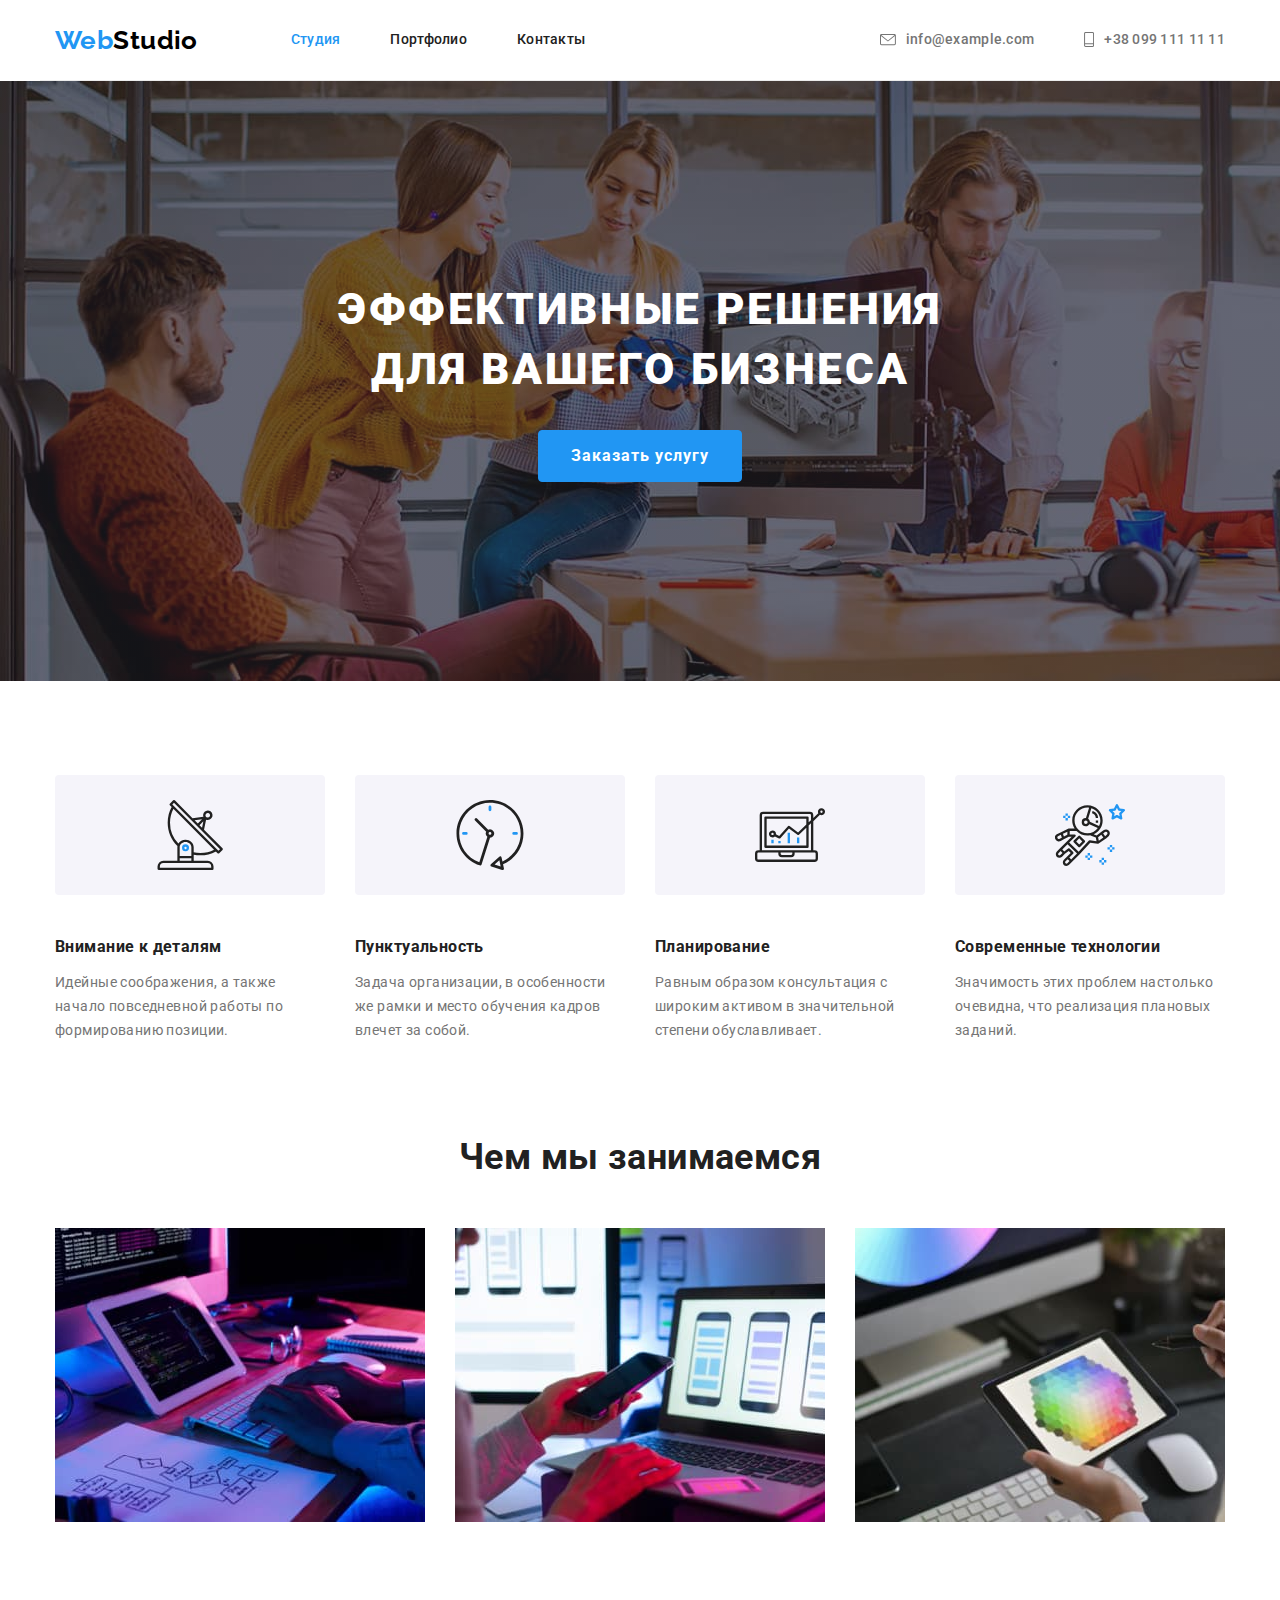
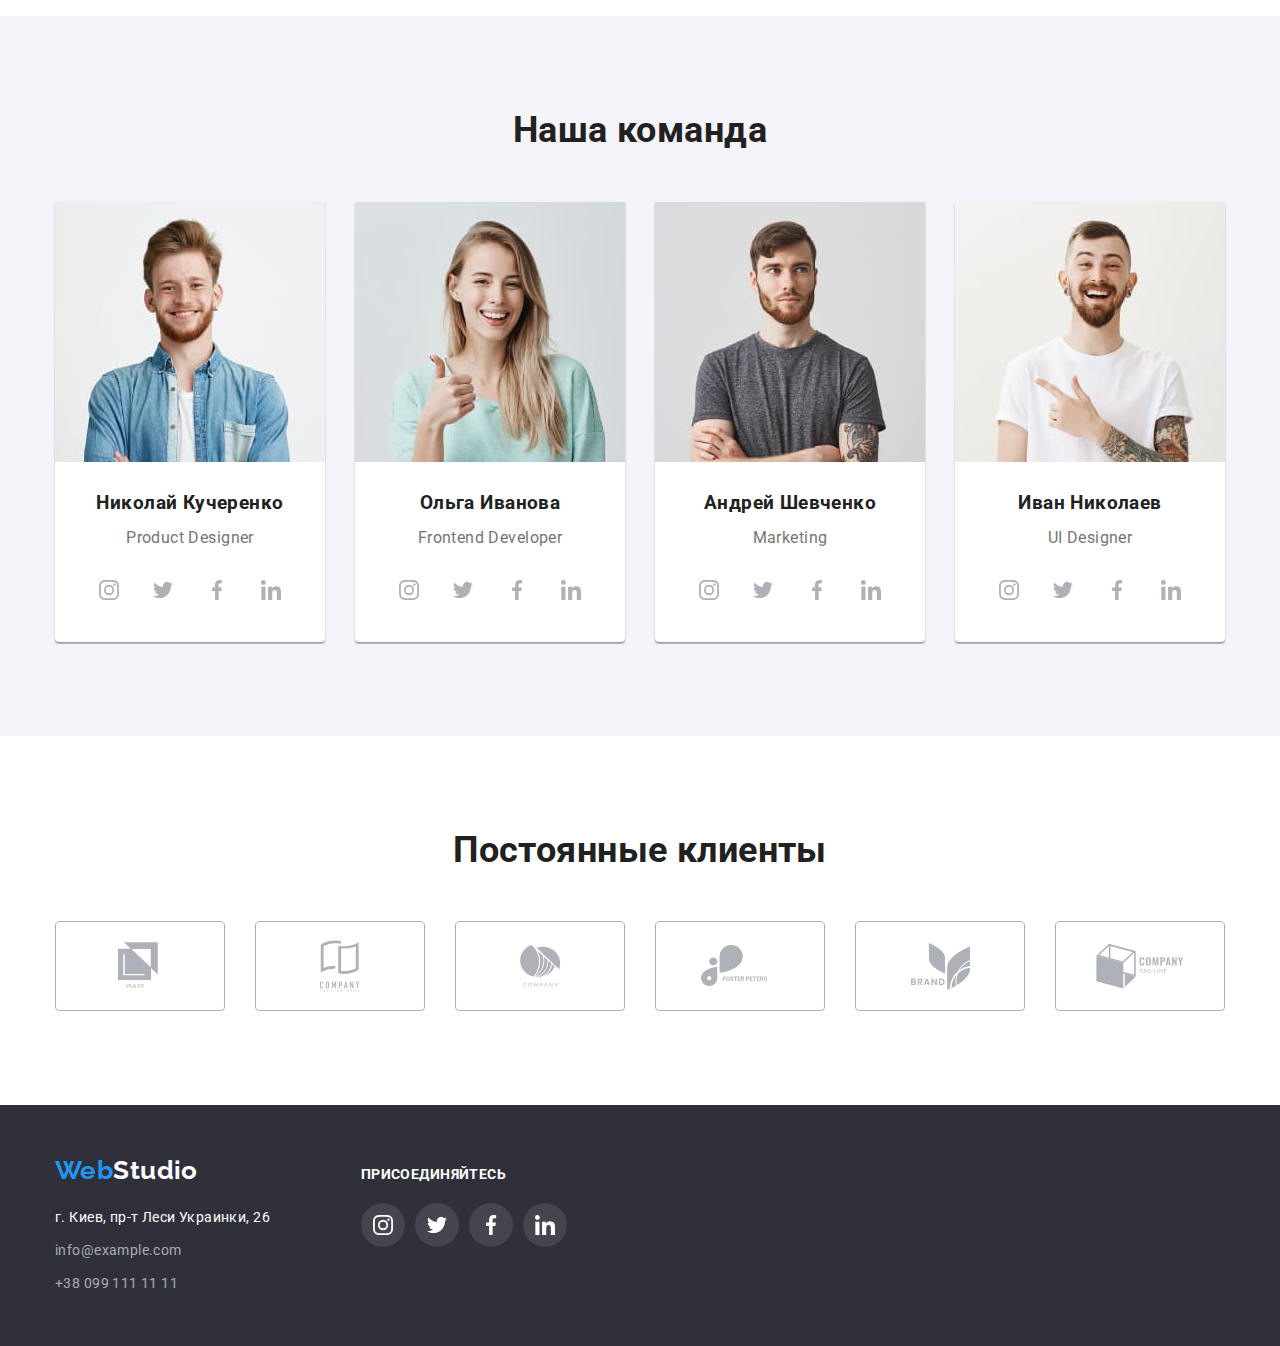
==== index.html @ 8dd771c4 "created rep" ====
<!DOCTYPE html>
<html lang="ru">
	<head>
		<meta charset="UTF-8" />
		<meta name="viewport" content="width=device-width, initial-scale=1.0" />
		<link
			rel="stylesheet"
			href="https://cdnjs.cloudflare.com/ajax/libs/modern-normalize/0.7.0/modern-normalize.min.css"
		/>
		<link
			href="https://fonts.googleapis.com/css2?family=Raleway:wght@700&family=Roboto:wght@400;500;700;900&display=swap"
			rel="stylesheet"
		/>
		<link rel="stylesheet" href="./styles/style.css" />
		<title>Web Studio</title>
	</head>
	<body>
		<!-- Шапка -->
		<header class="page-header">
			<div class="container main-nav">
				<nav class="site-nav">
					<a class="logo" href="./index.html"> <span class="accent">Web</span>Studio</a>
					<ul class="list">
						<li class="item"><a class="link accent" href="./index.html">Студия</a></li>
						<li class="item"><a class="link" href="./portfolio.html">Портфолио</a></li>
						<li class="item"><a class="link" href="">Контакты</a></li>
					</ul>
				</nav>
				<ul class="contacts-nav list">
					<li class="item"
						><a class="link" href="mailto:info@example.com">
							<svg class="icon icon-mail">
								<use xlink:href="./images/sprite.svg#mail"></use>
							</svg>
							info@example.com</a
						></li
					>
					<li class="item"
						><a class="link" href="tel:+380991111111">
							<svg class="icon icon-phone">
								<use xlink:href="./images/sprite.svg#phone"></use>
							</svg>
							+38 099 111 11 11</a
						></li
					>
				</ul>
			</div>
		</header>

		<main>
			<!-- Герой -->
			<section class="hero">
				<div class="hero-container">
					<h1 class="hero-title list">Эффективные решения для вашего бизнеса</h1>
					<button class="hero-btn link list" href="">Заказать услугу</button>
				</div>
			</section>

			<!-- Преимущества -->
			<section class="features">
				<div class="container">
					<ul class="features-list list">
						<li class="item">
							<svg class="icon">
								<use xlink:href="./images/sprite.svg#details"></use>
							</svg>
							<h3 class="features-title">Внимание к деталям</h3>
							<p>
								Идейные соображения, а также начало повседневной работы по формированию позиции.
							</p>
						</li>
						<li class="item">
							<svg class="icon">
								<use xlink:href="./images/sprite.svg#clock"></use>
							</svg>
							<h3 class="features-title">Пунктуальность</h3>
							<p>
								Задача организации, в особенности же рамки и место обучения кадров влечет за собой.
							</p>
						</li>
						<li class="item">
							<svg class="icon">
								<use xlink:href="./images/sprite.svg#diagram"></use>
							</svg>
							<h3 class="features-title">Планирование</h3>
							<p>
								Равным образом консультация с широким активом в значительной степени обуславливает.
							</p>
						</li>
						<li class="item">
							<svg class="icon">
								<use xlink:href="./images/sprite.svg#astronaut"></use>
							</svg>
							<h3 class="features-title">Современные технологии</h3>
							<p>
								Значимость этих проблем настолько очевидна, что реализация плановых заданий.
							</p>
						</li>
					</ul>
				</div>
			</section>

			<!-- Чем мы занимаемся -->
			<section class="activity">
				<div class="container">
					<h2 class="activity-title">Чем мы занимаемся</h2>
					<ul class="list">
						<li class="item">
							<img src="./images/desc.jpg" alt="Десктопные приложения" width="370" />
							<!-- <h3>Десктопные приложения</h3> -->
						</li>
						<li class="item">
							<img src="./images/mobile.jpg" alt="Мобильные приложения" width="370" />
							<!-- <h3>Мобильные приложения</h3> -->
						</li>
						<li class="item">
							<img src="./images/design.jpg" alt="Дизайнерские решения" width="370" />
							<!-- <h3>Дизайнерские решения</h3> -->
						</li>
					</ul>
				</div>
			</section>

			<!-- Наша команда -->
			<section class="team">
				<div class="container">
					<h2 class="team-title">Наша команда</h2>
					<ul class="list">
						<li class="item">
							<img src="./images/kucherenko.jpg" alt="Николай Кучеренко" />
							<h3 class="team-name list">Николай Кучеренко</h3>
							<p class="list" lang="en">Product Designer</p>
							<ul class="social list">
								<li>
									<a class="insta link" href="" aria-label="Ссылка на Instagram">
										<svg class="icon icon-insta">
											<use xlink:href="./images/sprite.svg#instagram"></use>
										</svg>
									</a>
								</li>
								<li>
									<a class="twitter link" href="" aria-label="Ссылка на Twitter">
										<svg class="icon icon-twitter">
											<use xlink:href="./images/sprite.svg#twitter"></use>
										</svg>
									</a>
								</li>
								<li>
									<a class="facebook link" href="" aria-label="Ссылка на Facebook">
										<svg class="icon icon-facebook">
											<use xlink:href="./images/sprite.svg#facebook"></use>
										</svg>
									</a>
								</li>
								<li>
									<a class="linkedin link" href="" aria-label="Ссылка на LinkedIn">
										<svg class="icon icon-linkedin">
											<use xlink:href="./images/sprite.svg#linkedin"></use>
										</svg>
									</a>
								</li>
							</ul>
						</li>
						<li class="item">
							<img src="./images/ivanova.jpg" alt="Ольга Иванова" />
							<h3 class="team-name list">Ольга Иванова</h3>
							<p class="list" lang="en">Frontend Developer</p>
							<ul class="social list">
								<li>
									<a class="insta link" href="" aria-label="Ссылка на Instagram">
										<svg class="icon icon-insta">
											<use xlink:href="./images/sprite.svg#instagram"></use>
										</svg>
									</a>
								</li>
								<li>
									<a class="twitter link" href="" aria-label="Ссылка на Twitter">
										<svg class="icon icon-twitter">
											<use xlink:href="./images/sprite.svg#twitter"></use>
										</svg>
									</a>
								</li>
								<li>
									<a class="facebook link" href="" aria-label="Ссылка на Facebook">
										<svg class="icon icon-facebook">
											<use xlink:href="./images/sprite.svg#facebook"></use>
										</svg>
									</a>
								</li>
								<li>
									<a class="linkedin link" href="" aria-label="Ссылка на LinkedIn">
										<svg class="icon icon-linkedin">
											<use xlink:href="./images/sprite.svg#linkedin"></use>
										</svg>
									</a>
								</li>
							</ul>
						</li>
						<li class="item">
							<img src="./images/shevchenko.jpg" alt="Андрей Шевченко" />
							<h3 class="team-name list">Андрей Шевченко</h3>
							<p class="list" lang="en">Marketing</p>
							<ul class="social list">
								<li>
									<a class="insta link" href="" aria-label="Ссылка на Instagram">
										<svg class="icon icon-insta">
											<use xlink:href="./images/sprite.svg#instagram"></use>
										</svg>
									</a>
								</li>
								<li>
									<a class="twitter link" href="" aria-label="Ссылка на Twitter">
										<svg class="icon icon-twitter">
											<use xlink:href="./images/sprite.svg#twitter"></use>
										</svg>
									</a>
								</li>
								<li>
									<a class="facebook link" href="" aria-label="Ссылка на Facebook">
										<svg class="icon icon-facebook">
											<use xlink:href="./images/sprite.svg#facebook"></use>
										</svg>
									</a>
								</li>
								<li>
									<a class="linkedin link" href="" aria-label="Ссылка на LinkedIn">
										<svg class="icon icon-linkedin">
											<use xlink:href="./images/sprite.svg#linkedin"></use>
										</svg>
									</a>
								</li>
							</ul>
						</li>
						<li class="item">
							<img src="./images/nikolaev.jpg" alt="Иван Николаев" />
							<h3 class="team-name list">Иван Николаев</h3>
							<p class="list" lang="en">UI Designer</p>
							<ul class="social list">
								<li>
									<a class="insta link" href="" aria-label="Ссылка на Instagram">
										<svg class="icon icon-insta">
											<use xlink:href="./images/sprite.svg#instagram"></use>
										</svg>
									</a>
								</li>
								<li>
									<a class="twitter link" href="" aria-label="Ссылка на Twitter">
										<svg class="icon icon-twitter">
											<use xlink:href="./images/sprite.svg#twitter"></use>
										</svg>
									</a>
								</li>
								<li>
									<a class="facebook link" href="" aria-label="Ссылка на Facebook">
										<svg class="icon icon-facebook">
											<use xlink:href="./images/sprite.svg#facebook"></use>
										</svg>
									</a>
								</li>
								<li>
									<a class="linkedin link" href="" aria-label="Ссылка на LinkedIn">
										<svg class="icon icon-linkedin">
											<use xlink:href="./images/sprite.svg#linkedin"></use>
										</svg>
									</a>
								</li>
							</ul>
						</li>
					</ul>
				</div>
			</section>

			<!-- Постоянные клиенты -->
			<section class="clients">
				<div class="container">
					<h2 class="clients-title">Постоянные клиенты</h2>
					<ul class="list">
						<li class="item">
							<a class="link" href="">
								<svg class="icon">
									<use xlink:href="./images/sprite.svg#logo-1"></use>
								</svg>
							</a>
						</li>
						<li class="item">
							<a class="link" href="">
								<svg class="icon">
									<use xlink:href="./images/sprite.svg#logo-2"></use>
								</svg>
							</a>
						</li>
						<li class="item">
							<a class="link" href="">
								<svg class="icon">
									<use xlink:href="./images/sprite.svg#logo-3"></use>
								</svg>
							</a>
						</li>
						<li class="item">
							<a class="link" href="">
								<svg class="icon">
									<use xlink:href="./images/sprite.svg#logo-4"></use>
								</svg>
							</a>
						</li>
						<li class="item">
							<a class="link" href="">
								<svg class="icon">
									<use xlink:href="./images/sprite.svg#logo-5"></use>
								</svg>
							</a>
						</li>
						<li class="item">
							<a class="link" href="">
								<svg class="icon">
									<use xlink:href="./images/sprite.svg#logo-6"></use>
								</svg>
							</a>
						</li>
					</ul>
				</div>
			</section>
		</main>

		<!-- Подвал -->
		<footer class="footer">
			<div class="container">
				<div class="footer-adress">
					<a class="logo link" href="./index.html"> <span class="accent">Web</span>Studio </a>
					<address class="contacts">
						<a
							class="contacts-street link"
							href="https://www.google.com.ua/maps/place/%D0%B1%D1%83%D0%BB.+%D0%9B%D0%B5%D1%81%D0%B8+%D0%A3%D0%BA%D1%80%D0%B0%D0%B8%D0%BD%D0%BA%D0%B8,+26,+%D0%9A%D0%B8%D0%B5%D0%B2,+02000/@50.4265841,30.5361971,17z/data=!3m1!4b1!4m5!3m4!1s0x40d4cf0e033ecbe9:0x57a4dffefec77da0!8m2!3d50.4265807!4d30.5383858?hl=ru&authuser=0"
							target="blank"
						>
							г. Киев, пр-т Леси Украинки, 26
						</a>
						<a class="link" href="mailto:info@example.com">info@example.com</a>
						<a class="link" href="tel:+380991111111">+38 099 111 11 11</a>
					</address>
				</div>
				<div class="join">
					<p class="join-title">присоединяйтесь</p>
					<ul class="social list">
						<li>
							<a class="insta link" href="" aria-label="Ссылка на Instagram">
								<svg class="icon icon-insta">
									<use xlink:href="./images/sprite.svg#instagram"></use>
								</svg>
							</a>
						</li>
						<li>
							<a class="twitter link" href="" aria-label="Ссылка на Twitter">
								<svg class="icon icon-twitter">
									<use xlink:href="./images/sprite.svg#twitter"></use>
								</svg>
							</a>
						</li>
						<li>
							<a class="facebook link" href="" aria-label="Ссылка на Facebook">
								<svg class="icon icon-facebook">
									<use xlink:href="./images/sprite.svg#facebook"></use>
								</svg>
							</a>
						</li>
						<li>
							<a class="linkedin link" href="" aria-label="Ссылка на LinkedIn">
								<svg class="icon icon-linkedin">
									<use xlink:href="./images/sprite.svg#linkedin"></use>
								</svg>
							</a>
						</li>
					</ul>
				</div>
			</div>
		</footer>
	</body>
</html>
---- styles/style.css ----
:root {
	--title-text-color: #212121;
	--primary-text-color: #757575;
	--secondary-text-color: #ffffff;
	--assent-color: #2196f3;
	--logo-color: #000000;
	--primary-bg-color: #ffffff;
	--secondary-bg-color: #f5f4fa;
	--footer-bg-color: #2f303a;
	--decoration-color: #afb1b8;
}

html {
	box-sizing: border-box;
}

*,
*::before,
*::after {
	box-sizing: inherit;
}

body {
	color: var(--primary-text-color);
	background-color: var(--primary-bg-color);
	font-family: "Roboto", sans-serif;
	font-size: 14px;
	font-weight: 400;
	line-height: 1.71;
	letter-spacing: 0.03em;
}

img {
	display: block;
	max-width: 100%;
	height: auto;
}

.accent,
.site-nav .accent {
	color: var(--assent-color);
}

.link {
	text-decoration: none;
}

.list {
	list-style: none;
	margin: 0;
	padding: 0;
}

.container {
	width: 1200px;
	margin-left: auto;
	margin-right: auto;
	padding-left: 15px;
	padding-right: 15px;
}

/*             Header              */
.main-nav,
.site-nav,
.site-nav .list,
.contacts-nav {
	display: flex;
	align-items: center;
}

.main-nav {
	justify-content: space-between;

	border-bottom: 1px solid #ececec;
}

.logo {
	margin-right: 93px;

	color: var(--logo-color);
	font-family: Raleway, sans-serif;
	font-weight: 700;
	font-size: 26px;
	line-height: 1.19;
	text-decoration: none;
}

.main-nav .link {
	padding-top: 32px;
	padding-bottom: 32px;

	color: var(--title-text-color);
	font-weight: 500;
	line-height: 1.14;
	letter-spacing: 0.02em;
	text-decoration: none;
}

.site-nav .item:not(:last-child),
.contacts-nav .item:not(:last-child) {
	padding-right: 50px;
}

.site-nav .accent {
	color: var(--assent-color);
}

.contacts-nav .link {
	display: inline-flex;
	align-items: center;

	color: var(--primary-text-color);
	font-weight: 500;
	line-height: 1.14;
	letter-spacing: 0.02em;
	text-decoration: none;
}

.site-nav .link:hover,
.site-nav .link:focus,
.contacts-nav .link:hover,
.contacts-nav .link:focus {
	color: var(--assent-color);
	cursor: pointer;
}

.contacts-nav .icon {
	margin-right: 10px;
	fill: var(--primary-text-color);
}

.contacts-nav .icon-phone {
	width: 10px;
	height: 15px;
}

.contacts-nav .icon-mail {
	width: 16px;
	height: 12px;
}

.contacts-nav .link:hover .icon,
.contacts-nav .link:focus .icon {
	fill: var(--assent-color);
}

/*             Hero              */
.hero {
	display: flex;
	height: 600px;
	max-width: 1600px;
	margin-left: auto;
	margin-right: auto;
	align-items: center;

	background-color: #c4c4c4;
	background-image: linear-gradient(to right, rgba(47, 48, 58, 0.4), rgba(47, 48, 58, 0.4)), url(../images/hero-img.jpg);
	text-align: center;
}

.hero-container {
	max-width: 696px;
	margin-right: auto;
	margin: auto;
}

.hero-title {
	display: inline-block;
	margin-bottom: 30px;

	color: var(--secondary-text-color);
	font-weight: 900;
	font-size: 44px;
	line-height: 1.36;
	letter-spacing: 0.06em;
	text-transform: uppercase;
}

.hero-btn {
	margin: auto;
	padding: 10px 32px;

	color: var(--secondary-text-color);
	background-color: var(--assent-color);
	border: 1px solid var(--assent-color);
	border-radius: 4px;
	font-family: inherit;
	font-weight: 700;
	font-size: 16px;
	line-height: 1.87;
	letter-spacing: 0.06em;
	cursor: pointer;
}

/*      Преимущества       */

.features {
	padding-top: 94px;
}

.features-list {
	display: flex;
}

.features-list .item {
	width: 270px;
}

.features-list .icon {
	width: 270px;
	height: 120px;
	padding: 25px 100px;
	margin-bottom: 30px;

	border-radius: 4px;
	background-color: var(--secondary-bg-color);
}

.features-list .item:not(:last-child) {
	margin-right: 30px;
}

.features-list p {
	margin: 0 0;
}

.features-title {
	color: var(--title-text-color);

	margin-top: 0px;
	margin-bottom: 10px;
}

/*      Чем мы занимаемся       */

.activity {
	padding-top: 94px;
	padding-bottom: 94px;
}

.activity-title {
	margin-top: 0;
	margin-bottom: 50px;

	color: var(--title-text-color);
	font-size: 36px;
	line-height: 1.16;
	text-align: center;
}

.activity .list {
	display: flex;
	font-size: 0;
}

.activity .item:not(:last-child) {
	margin-right: 30px;
}

/*             Команда              */

.team {
	padding-top: 94px;
	padding-bottom: 94px;

	background-color: var(--secondary-bg-color);
	font-size: 16px;
}

.team .list {
	display: flex;
	text-align: center;
}

.team .item {
	display: flex;
	flex-direction: column;
	align-items: center;

	box-shadow: 0px 1px 3px rgba(0, 0, 0, 0.12), 0px 1px 1px rgba(0, 0, 0, 0.14), 0px 2px 1px rgba(0, 0, 0, 0.2);
	border-radius: 0px 0px 4px 4px;
	background-color: var(--primary-bg-color);
}

.team .item:not(:last-child) {
	margin-right: 30px;
}

.team-title {
	margin-top: 0;
	margin-bottom: 50px;

	color: var(--title-text-color);
	font-size: 36px;
	line-height: 1.16;
	text-align: center;
}

.team-name {
	margin-top: 30px;
	margin-bottom: 10px;

	color: var(--title-text-color);
	line-height: 1.18;
	text-align: center;
}

.team .social {
	margin-top: 16px;
	margin-bottom: 30px;
}

.social li {
	margin-right: 10px;
}

.social li:last-child {
	margin-right: 0;
}

.social .link {
	display: flex;
	justify-content: center;
	align-items: center;
	width: 44px;
	height: 44px;

	border-radius: 50%;
	background-repeat: no-repeat;
	background-position: center;
}

.team .icon {
	width: 20px;
	height: 20px;
	fill: var(--decoration-color);
}

.team .link:hover .icon,
.team .link:focus .icon {
	fill: var(--secondary-text-color);
}

.social .link:hover,
.social .link:focus {
	background-color: var(--assent-color);
}

/*        Clients        */

.clients {
	padding-top: 94px;
	padding-bottom: 94px;
}

.clients .list {
	display: flex;
}

.clients-title {
	margin-top: 0;
	margin-bottom: 50px;

	color: var(--title-text-color);
	font-size: 36px;
	line-height: 1.16;
	text-align: center;
}

.clients .item {
	margin-right: 30px;
}

.clients .item:last-child {
	margin-right: 0;
}

.clients .link {
	display: flex;
	align-items: center;
	justify-content: center;
	width: 170px;
	height: 90px;

	border: 1px solid var(--decoration-color);
	border-radius: 4px;
}

.clients .link:hover,
.clients .link:focus {
	border-color: var(--assent-color);
}

.clients .icon {
	fill: var(--decoration-color);
}

.clients .link:hover .icon,
.clients .link:focus .icon {
	fill: var(--assent-color);
}

.clients .item:nth-child(1) .icon {
	width: 44px;
	height: 49px;
}

.clients .item:nth-child(2) .icon {
	width: 40px;
	height: 52px;
}

.clients .item:nth-child(3) .icon {
	width: 41px;
	height: 42px;
}

.clients .item:nth-child(4) .icon {
	width: 79px;
	height: 42px;
}

.clients .item:nth-child(5) .icon {
	width: 59px;
	height: 47px;
}

.clients .item:nth-child(6) .icon {
	width: 88px;
	height: 45px;
}

/*             Footer              */

.footer {
	padding-top: 50px;
	padding-bottom: 50px;

	color: rgba(255, 255, 255, 0.6);
	background-color: var(--footer-bg-color);
}

.footer .container {
	display: flex;
}

.footer-adress {
	margin-right: 70px;
}

.footer .link {
	display: block;
	font-style: normal;
	color: inherit;
}

.footer .logo {
	margin-bottom: 20px;

	color: var(--secondary-text-color);
}

.contacts a:not(:last-child) {
	margin-bottom: 9px;
}

.contacts .contacts-street {
	color: var(--secondary-text-color);
}

/*       Join       */

.join .social {
	display: flex;
}

.join .link {
	display: flex;
	justify-content: center;
	align-items: center;
	width: 44px;
	height: 44px;

	border-radius: 50%;
	background-repeat: no-repeat;
	background-position: center;
	background-color: rgba(255, 255, 255, 0.1);
}

.join .item {
	margin-right: 10px;
}

.join .item:last-child {
	margin-right: 0;
}

.join-title {
	margin-top: 12px;
	margin-bottom: 20px;

	color: var(--secondary-text-color);
	font-weight: 700;
	line-height: 1.14;
	text-transform: uppercase;
}

.join .icon {
	width: 20px;
	height: 20px;
	fill: var(--secondary-text-color);
}

/*      Страница портфолио      */

.examples {
	padding-top: 94px;
	padding-bottom: 94px;
}

/*      Навигация портфолио      */

.nav-portfolio {
	display: flex;
	justify-content: center;
	margin-bottom: 50px;
}

.nav-portfolio .link {
	padding: 6px 22px;

	color: var(--title-text-color);
	background-color: var(--secondary-bg-color);
	border-radius: 4px;
	font-weight: 500;
	font-size: 16px;
	line-height: 1.62;
}

.nav-portfolio .item:not(:last-child) {
	margin-right: 8px;
}

.nav-portfolio .link:hover,
.nav-portfolio .link:focus {
	color: var(--primary-bg-color);
	background-color: var(--assent-color);
	box-shadow: 0px 3px 1px rgba(0, 0, 0, 0.1), 0px 1px 2px rgba(0, 0, 0, 0.08), 0px 2px 2px rgba(0, 0, 0, 0.12);
}

/*          Примеры работ       */

.examples-list {
	display: flex;
	flex-wrap: wrap;
	justify-content: center;
}

.examples-list li {
	width: calc((100% - 60px) / 3);
	margin-right: 30px;

	background-color: var(--primary-bg-color);
	border: 1px solid var(--secondary-bg-color);
}

.examples-list li:nth-child(3n) {
	margin-right: 0;
}

.examples-list li:not(:nth-last-child(-n + 3)) {
	margin-bottom: 30px;
}

.examples-title {
	margin-bottom: 4px;
	margin-left: 24px;
	margin-top: 20px;

	color: var(--title-text-color);
	font-weight: 700;
	font-size: 18px;
	line-height: 2;
	letter-spacing: 0.06em;
}

.examples-description {
	margin-left: 24px;
	padding-bottom: 20px;
}

.examples p {
	margin-top: 0;
	margin-bottom: 0;

	color: var(--primary-text-color);
	font-size: 16px;
	line-height: 1.87;
}
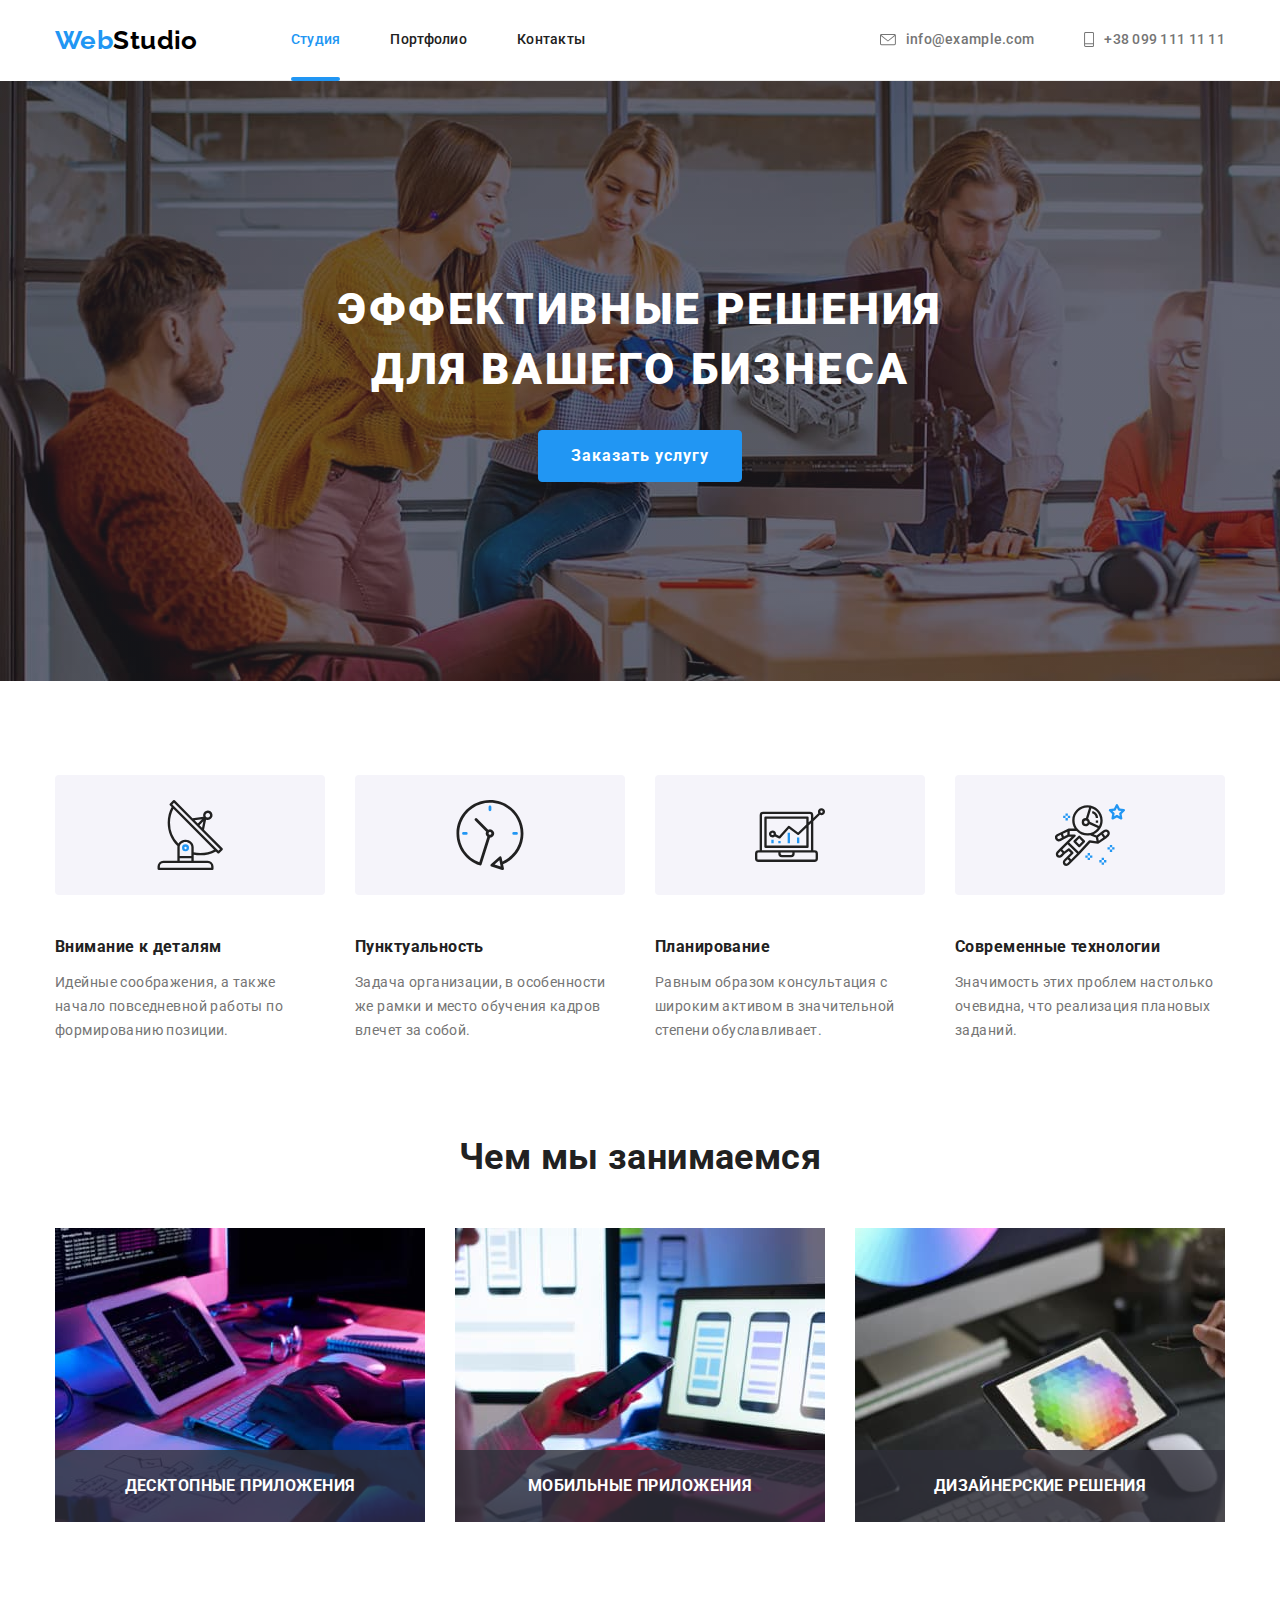
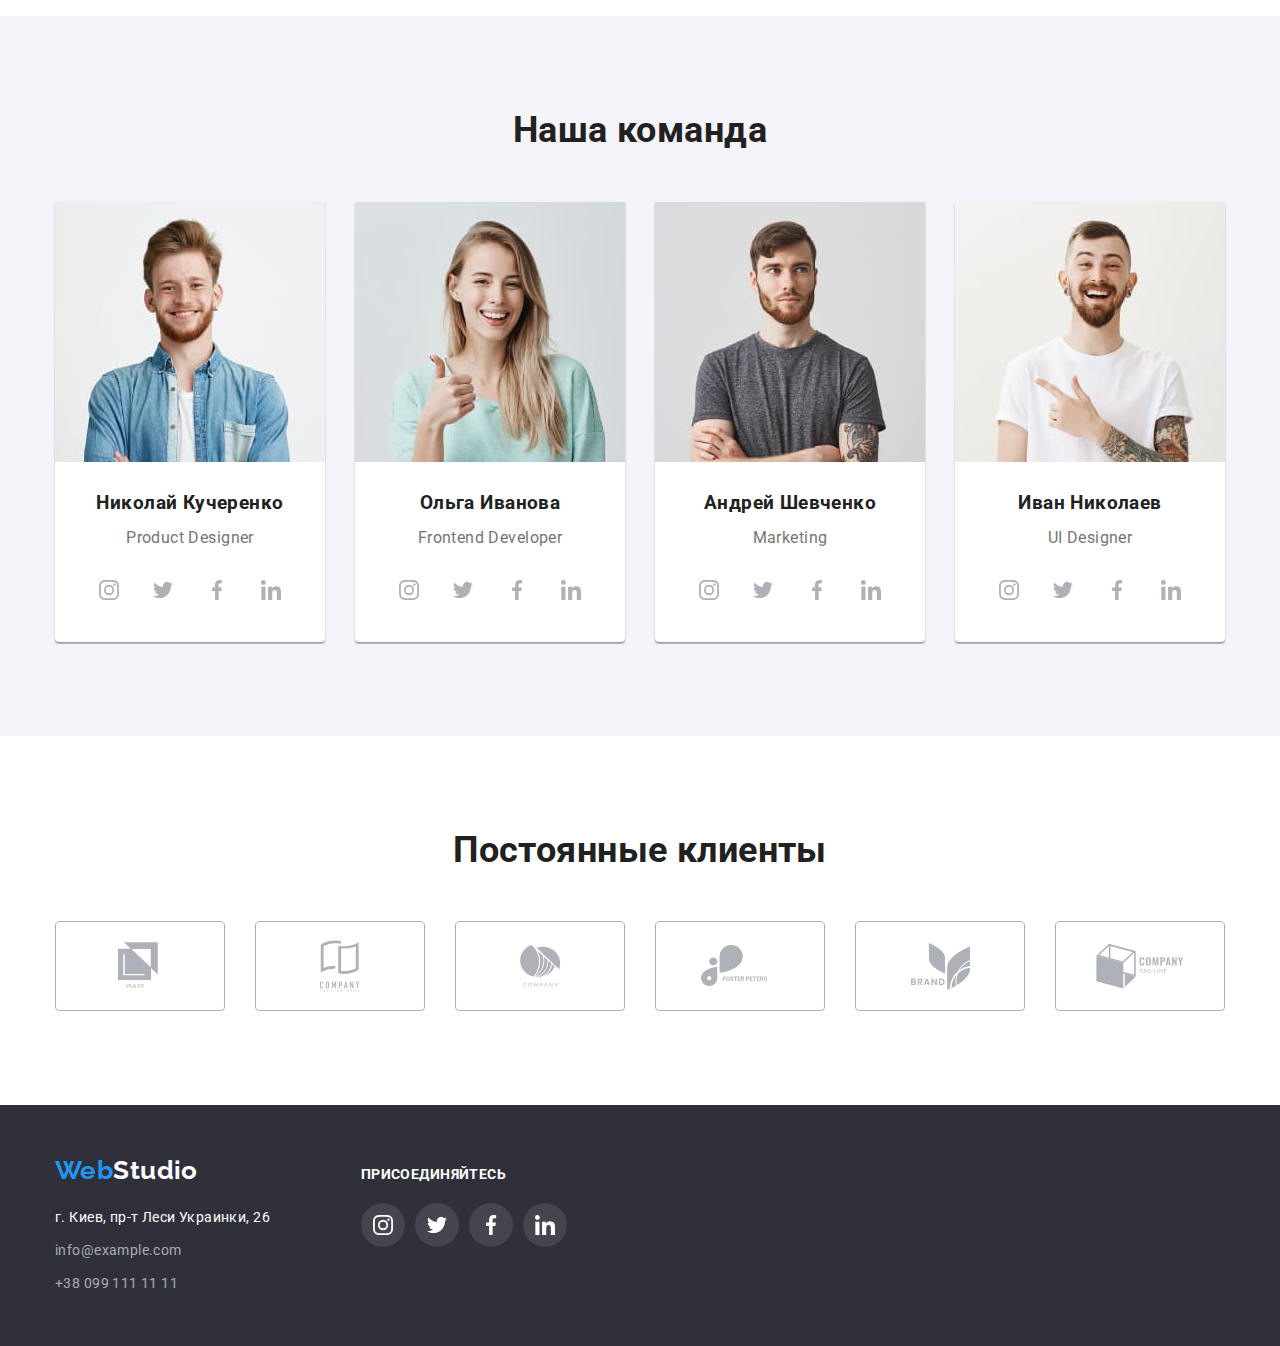
==== commit d3aa17d1: "добавляет анимации и переходы" ====
--- a/index.html
+++ b/index.html
@@ -17,16 +17,16 @@
 	<body>
 		<!-- Шапка -->
 		<header class="page-header">
-			<div class="container main-nav">
-				<nav class="site-nav">
+			<div class="container main-nav flexbox">
+				<nav class="site-nav flexbox">
 					<a class="logo" href="./index.html"> <span class="accent">Web</span>Studio</a>
-					<ul class="list">
+					<ul class="list flexbox">
 						<li class="item"><a class="link accent" href="./index.html">Студия</a></li>
 						<li class="item"><a class="link" href="./portfolio.html">Портфолио</a></li>
 						<li class="item"><a class="link" href="">Контакты</a></li>
 					</ul>
 				</nav>
-				<ul class="contacts-nav list">
+				<ul class="contacts-nav flexbox list">
 					<li class="item"
 						><a class="link" href="mailto:info@example.com">
 							<svg class="icon icon-mail">
@@ -49,52 +49,61 @@
 
 		<main>
 			<!-- Герой -->
-			<section class="hero">
+			<section class="hero flexbox">
 				<div class="hero-container">
 					<h1 class="hero-title list">Эффективные решения для вашего бизнеса</h1>
-					<button class="hero-btn link list" href="">Заказать услугу</button>
-				</div>
-			</section>
-
+					<button class="hero-btn link list" href="" data-modal-open>Заказать услугу</button>
+				</div>
+			</section>
+			<!-- Форма для обратной связи -->
+			<section class="dropbox flexbox is-hidden" data-modal>
+				<div class="modal">
+					<!-- <h2>Оставьте свои данные, мы вам перезвоним</h2>
+					<input type="text" placeholder="Имя" />
+					<input type="tel" placeholder="Телефон" />
+					<input type="email" placeholder="Почта" />
+					<textarea placeholder="Комментарий"></textarea>
+					<input type="checkbox" />
+					<p>Соглашаюсь с рассылкой и принимаю <a href="">Условия договора</a></p>
+					<button>Отправить</button> -->
+					<button class="close-btn" aria-label="Закрыть" data-modal-close>
+						<svg class="icon">
+							<use xlink:href="./images/sprite.svg#icon-close"></use>
+						</svg>
+					</button>
+				</div>
+			</section>
 			<!-- Преимущества -->
 			<section class="features">
 				<div class="container">
-					<ul class="features-list list">
+					<ul class="features-list flexbox list">
 						<li class="item">
 							<svg class="icon">
 								<use xlink:href="./images/sprite.svg#details"></use>
 							</svg>
 							<h3 class="features-title">Внимание к деталям</h3>
-							<p>
-								Идейные соображения, а также начало повседневной работы по формированию позиции.
-							</p>
+							<p> Идейные соображения, а также начало повседневной работы по формированию позиции. </p>
 						</li>
 						<li class="item">
 							<svg class="icon">
 								<use xlink:href="./images/sprite.svg#clock"></use>
 							</svg>
 							<h3 class="features-title">Пунктуальность</h3>
-							<p>
-								Задача организации, в особенности же рамки и место обучения кадров влечет за собой.
-							</p>
+							<p> Задача организации, в особенности же рамки и место обучения кадров влечет за собой. </p>
 						</li>
 						<li class="item">
 							<svg class="icon">
 								<use xlink:href="./images/sprite.svg#diagram"></use>
 							</svg>
 							<h3 class="features-title">Планирование</h3>
-							<p>
-								Равным образом консультация с широким активом в значительной степени обуславливает.
-							</p>
+							<p> Равным образом консультация с широким активом в значительной степени обуславливает. </p>
 						</li>
 						<li class="item">
 							<svg class="icon">
 								<use xlink:href="./images/sprite.svg#astronaut"></use>
 							</svg>
 							<h3 class="features-title">Современные технологии</h3>
-							<p>
-								Значимость этих проблем настолько очевидна, что реализация плановых заданий.
-							</p>
+							<p> Значимость этих проблем настолько очевидна, что реализация плановых заданий. </p>
 						</li>
 					</ul>
 				</div>
@@ -104,18 +113,18 @@
 			<section class="activity">
 				<div class="container">
 					<h2 class="activity-title">Чем мы занимаемся</h2>
-					<ul class="list">
-						<li class="item">
+					<ul class="list flexbox">
+						<li class="item">
+							<h3 class="activity-text">Десктопные приложения</h3>
 							<img src="./images/desc.jpg" alt="Десктопные приложения" width="370" />
-							<!-- <h3>Десктопные приложения</h3> -->
-						</li>
-						<li class="item">
+						</li>
+						<li class="item">
+							<h3 class="activity-text">Мобильные приложения</h3>
 							<img src="./images/mobile.jpg" alt="Мобильные приложения" width="370" />
-							<!-- <h3>Мобильные приложения</h3> -->
-						</li>
-						<li class="item">
+						</li>
+						<li class="item">
+							<h3 class="activity-text">Дизайнерские решения</h3>
 							<img src="./images/design.jpg" alt="Дизайнерские решения" width="370" />
-							<!-- <h3>Дизайнерские решения</h3> -->
 						</li>
 					</ul>
 				</div>
@@ -274,7 +283,7 @@
 			<section class="clients">
 				<div class="container">
 					<h2 class="clients-title">Постоянные клиенты</h2>
-					<ul class="list">
+					<ul class="list flexbox">
 						<li class="item">
 							<a class="link" href="">
 								<svg class="icon">
@@ -324,7 +333,7 @@
 
 		<!-- Подвал -->
 		<footer class="footer">
-			<div class="container">
+			<div class="container flexbox">
 				<div class="footer-adress">
 					<a class="logo link" href="./index.html"> <span class="accent">Web</span>Studio </a>
 					<address class="contacts">
@@ -341,7 +350,7 @@
 				</div>
 				<div class="join">
 					<p class="join-title">присоединяйтесь</p>
-					<ul class="social list">
+					<ul class="social flexbox list">
 						<li>
 							<a class="insta link" href="" aria-label="Ссылка на Instagram">
 								<svg class="icon icon-insta">
@@ -374,5 +383,6 @@
 				</div>
 			</div>
 		</footer>
+		<script src="./js/modal.js"></script>
 	</body>
 </html>
--- a/styles/style.css
+++ b/styles/style.css
@@ -21,6 +21,8 @@
 }
 
 body {
+	position: relative;
+
 	color: var(--primary-text-color);
 	background-color: var(--primary-bg-color);
 	font-family: "Roboto", sans-serif;
@@ -43,6 +45,7 @@
 
 .link {
 	text-decoration: none;
+	display: inline-block;
 }
 
 .list {
@@ -59,12 +62,15 @@
 	padding-right: 15px;
 }
 
+.flexbox {
+	display: flex;
+}
+
 /*             Header              */
 .main-nav,
 .site-nav,
 .site-nav .list,
 .contacts-nav {
-	display: flex;
 	align-items: center;
 }
 
@@ -98,11 +104,29 @@
 
 .site-nav .item:not(:last-child),
 .contacts-nav .item:not(:last-child) {
-	padding-right: 50px;
+	margin-right: 50px;
+}
+
+.site-nav .item {
+	position: relative;
 }
 
 .site-nav .accent {
 	color: var(--assent-color);
+}
+
+.site-nav .link.accent::after {
+	content: "";
+	position: absolute;
+	bottom: 0;
+	left: 0;
+	width: 100%;
+	height: 4px;
+	margin-top: 28px;
+	margin-bottom: -1px;
+
+	background-color: var(--assent-color);
+	border-radius: 2px;
 }
 
 .contacts-nav .link {
@@ -146,7 +170,6 @@
 
 /*             Hero              */
 .hero {
-	display: flex;
 	height: 600px;
 	max-width: 1600px;
 	margin-left: auto;
@@ -192,14 +215,67 @@
 	cursor: pointer;
 }
 
+/*      Модольное окно       */
+
+.dropbox {
+	top: 0;
+	left: 0;
+	bottom: 0;
+	right: 0;
+	z-index: 2;
+
+	transition: opacity 0.25s cubic-bezier(0.4, 0, 0.2, 1);
+	background-color: rgba(0, 0, 0, 0.2);
+}
+
+.modal {
+	position: absolute;
+	top: 50%;
+	left: 50%;
+	transform: translate(-50%, -50%);
+	width: 528px;
+	height: 581px;
+	transition: transform 0.25s cubic-bezier(0.4, 0, 0.2, 1);
+
+	box-shadow: 0px 1px 3px rgba(0, 0, 0, 0.12), 0px 1px 1px rgba(0, 0, 0, 0.14), 0px 2px 1px rgba(0, 0, 0, 0.2);
+	border-radius: 4px;
+	background-color: var(--primary-bg-color);
+}
+
+.modal .close-btn {
+	position: absolute;
+	right: 8px;
+	top: 8px;
+	width: 30px;
+	height: 30px;
+
+	border-radius: 50%;
+	border: 1px solid var(--decoration-color);
+	background-color: var(--primary-bg-color);
+}
+
+.close-btn .icon {
+	position: absolute;
+	top: 50%;
+	left: 50%;
+	transform: translate(-50%, -50%);
+	width: 11px;
+	height: 11px;
+}
+
+.is-hidden {
+	opacity: 0;
+	pointer-events: none;
+}
+
+.is-hidden .modal {
+	transform: translate(-50%, 100%);
+}
+
 /*      Преимущества       */
 
 .features {
 	padding-top: 94px;
-}
-
-.features-list {
-	display: flex;
 }
 
 .features-list .item {
@@ -248,9 +324,31 @@
 	text-align: center;
 }
 
+.activity-text {
+	position: absolute;
+	display: block;
+	left: 0;
+	bottom: 0;
+	margin-top: 0;
+	margin-bottom: 0;
+	padding-bottom: 27px;
+	padding-top: 27px;
+	width: 100%;
+
+	font-size: 16px;
+	line-height: 1.14;
+	color: var(--secondary-text-color);
+	text-align: center;
+	text-transform: uppercase;
+	background: rgba(47, 48, 58, 0.8);
+}
+
 .activity .list {
-	display: flex;
 	font-size: 0;
+}
+
+.activity .item {
+	position: relative;
 }
 
 .activity .item:not(:last-child) {
@@ -353,10 +451,6 @@
 	padding-bottom: 94px;
 }
 
-.clients .list {
-	display: flex;
-}
-
 .clients-title {
 	margin-top: 0;
 	margin-bottom: 50px;
@@ -440,10 +534,6 @@
 	background-color: var(--footer-bg-color);
 }
 
-.footer .container {
-	display: flex;
-}
-
 .footer-adress {
 	margin-right: 70px;
 }
@@ -469,10 +559,6 @@
 }
 
 /*       Join       */
-
-.join .social {
-	display: flex;
-}
 
 .join .link {
 	display: flex;
@@ -521,7 +607,6 @@
 /*      Навигация портфолио      */
 
 .nav-portfolio {
-	display: flex;
 	justify-content: center;
 	margin-bottom: 50px;
 }
@@ -551,12 +636,20 @@
 /*          Примеры работ       */
 
 .examples-list {
-	display: flex;
 	flex-wrap: wrap;
 	justify-content: center;
 }
 
-.examples-list li {
+.examples p {
+	margin-top: 0;
+	margin-bottom: 0;
+
+	color: var(--primary-text-color);
+	font-size: 16px;
+	line-height: 1.87;
+}
+
+.examples-list .item {
 	width: calc((100% - 60px) / 3);
 	margin-right: 30px;
 
@@ -564,12 +657,16 @@
 	border: 1px solid var(--secondary-bg-color);
 }
 
-.examples-list li:nth-child(3n) {
+.examples-list .item:nth-child(3n) {
 	margin-right: 0;
 }
 
-.examples-list li:not(:nth-last-child(-n + 3)) {
+.examples-list .item:not(:nth-last-child(-n + 3)) {
 	margin-bottom: 30px;
+}
+
+.examples .item {
+	position: relative;
 }
 
 .examples-title {
@@ -589,11 +686,40 @@
 	padding-bottom: 20px;
 }
 
-.examples p {
-	margin-top: 0;
-	margin-bottom: 0;
-
-	color: var(--primary-text-color);
-	font-size: 16px;
-	line-height: 1.87;
-}
+.examples .examples-textbox {
+	position: absolute;
+	display: flex;
+	justify-content: center;
+	align-items: center;
+	top: 0;
+	left: 0;
+	width: 100%;
+	height: 294px;
+	overflow: hidden;
+}
+
+.examples .examples-text {
+	position: absolute;
+	top: 0;
+	left: 0;
+	height: 100%;
+	padding: 63px 24px;
+
+	font-size: 18px;
+	line-height: 1.56;
+	color: var(--secondary-text-color);
+	background: rgba(33, 150, 243, 0.9);
+	transform: translate(0, 100%);
+	transition: transform 0.25s cubic-bezier(0.4, 0, 0.2, 1);
+}
+
+.examples-list .item:hover,
+.examples-list .item:focus {
+	box-shadow: 0px 1px 1px rgba(0, 0, 0, 0.12), 0px 4px 4px rgba(0, 0, 0, 0.06), 1px 4px 6px rgba(0, 0, 0, 0.16);
+	transition: box-shadow 250ms cubic-bezier(0.4, 0, 0.2, 1);
+}
+
+.examples-list .item:hover .examples-text,
+.examples-list .item:focus .examples-text {
+	transform: translate(0, 0%);
+}
